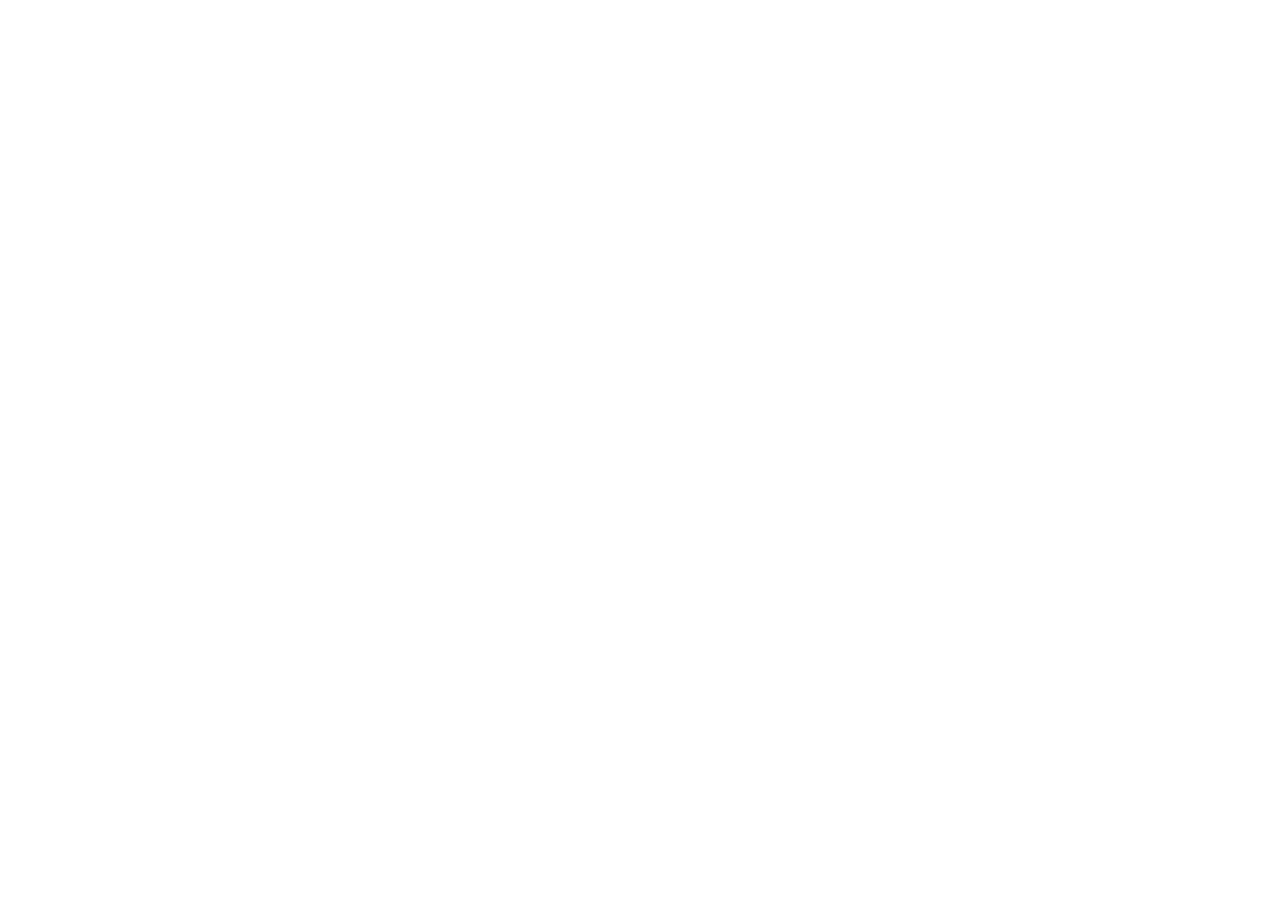
==== index.html @ 3688ca6c "Publicar protótipo v6" ====
<!doctype html>
<html lang="pt-PT">
<head>
<meta charset="utf-8">
<meta name="viewport" content="width=device-width, initial-scale=1, viewport-fit=cover">
<meta name="theme-color" content="#0B1F3A">
<meta name="apple-mobile-web-app-capable" content="yes">
<meta name="mobile-web-app-capable" content="yes">
<meta name="apple-mobile-web-app-status-bar-style" content="default">
<meta name="apple-mobile-web-app-title" content="Calendário">
<meta name="description" content="Um calendário pessoal simples para organizar eventos e tarefas.">
<title>O meu calendário — Protótipo</title>
<link rel="preconnect" href="https://fonts.googleapis.com">
<link rel="preconnect" href="https://fonts.gstatic.com" crossorigin>
<link href="https://fonts.googleapis.com/css2?family=Inter:wght@400;500;600;700;800&display=swap" rel="stylesheet">
<link id="app-manifest" rel="manifest">
<link rel="stylesheet" href="styles1.css">
<link rel="stylesheet" href="styles2.css">
</head>
<body>
<div id="app"></div><div class="toast-region" id="toasts" aria-live="polite"></div>
<script src="app1.js"></script>
<script src="app2.js"></script>
<script src="app3.js"></script>
</body>
</html>
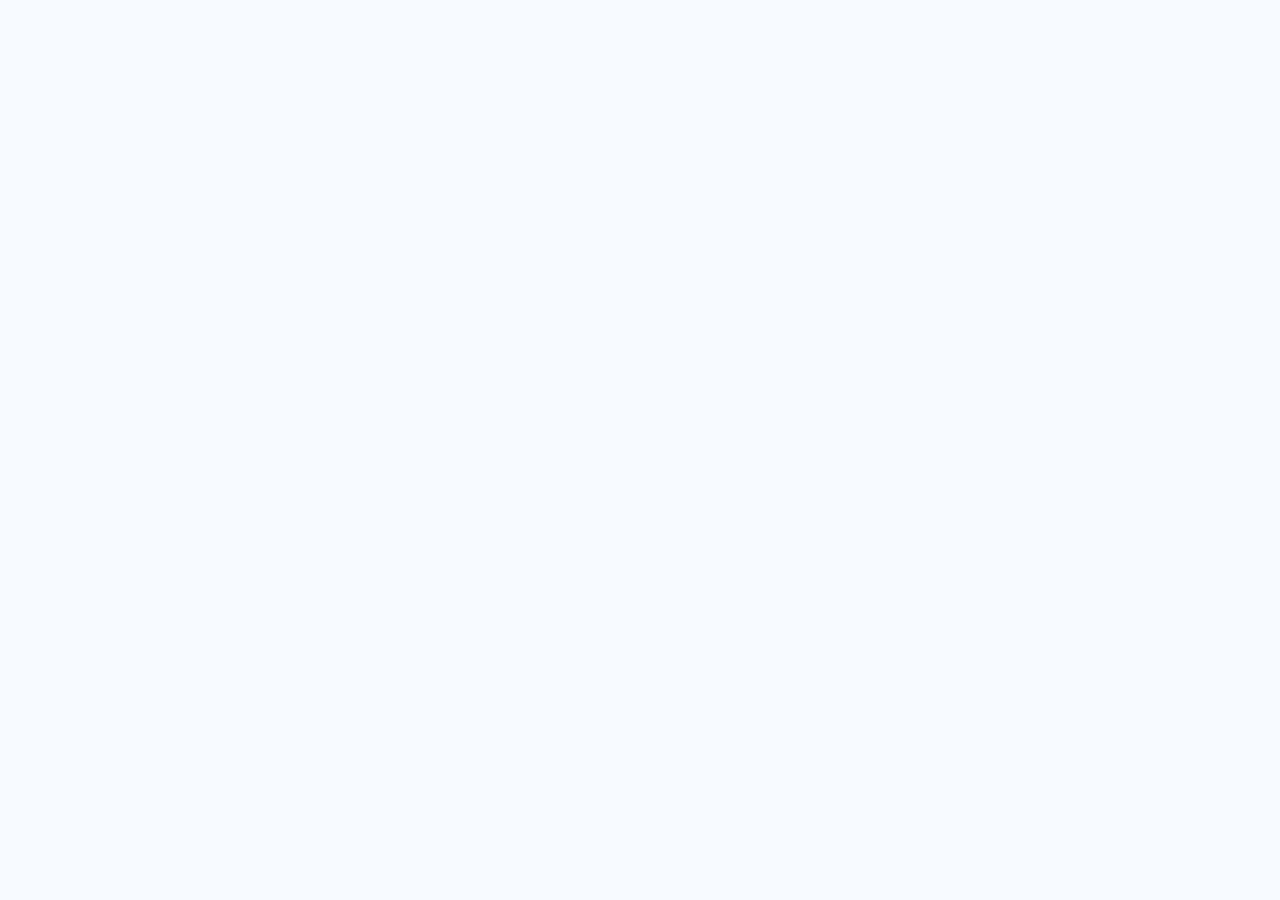
==== commit 0d0f5a20: "Corrigir execução do JS (juntar e executar as partes)" ====
--- a/index.html
+++ b/index.html
@@ -11,7 +11,7 @@
 <meta name="description" content="Um calendário pessoal simples para organizar eventos e tarefas.">
 <title>O meu calendário — Protótipo</title>
 <link rel="preconnect" href="https://fonts.googleapis.com">
-<link rel="preconnect" href="https://fonts.gstatic.com" crossorigin>
+<link rel="preconnect" href="https://fonts.gstatic.com">
 <link href="https://fonts.googleapis.com/css2?family=Inter:wght@400;500;600;700;800&display=swap" rel="stylesheet">
 <link id="app-manifest" rel="manifest">
 <link rel="stylesheet" href="styles1.css">
@@ -22,5 +22,6 @@
 <script src="app1.js"></script>
 <script src="app2.js"></script>
 <script src="app3.js"></script>
+<script src="app4.js"></script>
 </body>
 </html>
--- a/styles1.css
+++ b/styles1.css
@@ -0,0 +1,6 @@
+
+:root{--navy:#0B1F3A;--blue:#2563EB;--light:#EAF2FF;--bg:#F7FAFF;--muted:#61728b;--border:#dce7f5;--shadow:0 9px 30px rgba(11,31,58,.07);font-family:Inter,system-ui,-apple-system,BlinkMacSystemFont,"Segoe UI",sans-serif;color:var(--navy);background:var(--bg)}
+*{box-sizing:border-box}[hidden]{display:none!important}body{margin:0;min-width:320px}button,input,textarea,select{font:inherit}button{cursor:pointer}button:disabled{cursor:not-allowed;opacity:.5}button:focus-visible,input:focus-visible,select:focus-visible,textarea:focus-visible{outline:3px solid #93c5fd;outline-offset:2px}svg{width:20px;height:20px;flex:none}h1,h2,h3,p{margin-top:0}h1{font-size:clamp(1.5rem,2.8vw,2.1rem);letter-spacing:-.035em;margin-bottom:6px}h2{font-size:1.13rem;letter-spacing:-.02em}h3{font-size:1rem}.muted{color:var(--muted)}.small{font-size:.83rem}.eyebrow{color:var(--blue);font-weight:800;font-size:.76rem;letter-spacing:.09em;text-transform:uppercase;margin-bottom:9px}.app{min-height:100vh;display:grid;grid-template-columns:274px minmax(0,1fr)}.sidebar{background:#fff;border-right:1px solid var(--border);padding:27px 19px 22px;display:flex;flex-direction:column;gap:23px;position:sticky;top:0;height:100vh;overflow-y:auto}.brand{font-size:1.18rem;font-weight:800;letter-spacing:-.03em;display:flex;align-items:center;gap:10px}.logo{display:grid;place-items:center;background:var(--blue);color:#fff;border-radius:12px;width:34px;height:34px;box-shadow:0 5px 14px #2563eb44}.logo svg{width:19px;height:19px}.btn{border:0;background:var(--blue);color:#fff;padding:11px 16px;border-radius:12px;font-weight:700;display:inline-flex;align-items:center;justify-content:center;gap:8px;min-height:44px;transition:transform .16s,background .16s,box-shadow .16s}.btn:hover{background:#1d4ed8;transform:translateY(-1px);box-shadow:0 5px 12px #2563eb33}.btn.secondary{background:var(--light);color:var(--blue)}.btn.secondary:hover{background:#dbeafe}.btn.ghost{color:var(--navy);background:#fff;border:1px solid var(--border)}.btn.ghost:hover{background:var(--light)}.btn.danger{background:#fff1f2;color:#be123c}.btn.danger:hover{background:#ffe4e6}.btn.small-btn{min-height:36px;padding:7px 11px;font-size:.8rem}.sidebar .new{width:100%}.nav-list{display:grid;gap:5px}.nav-item{width:100%;background:transparent;border:0;color:var(--muted);text-align:left;display:flex;align-items:center;gap:12px;border-radius:11px;padding:11px 14px;font-weight:650;min-height:44px}.nav-item:hover,.nav-item.active{background:var(--light);color:var(--blue)}.side-heading{font-size:.76rem;color:var(--muted);font-weight:800;text-transform:uppercase;letter-spacing:.07em;margin:0 0 10px}.mini{background:var(--bg);border:1px solid var(--border);border-radius:15px;padding:12px}.mini-head,.cal-head,.section-head,.top-actions,.row-between{display:flex;align-items:center;justify-content:space-between;gap:10px}.mini-head{margin-bottom:10px}.mini-head strong{font-size:.85rem;text-transform:capitalize}.icon-btn{border:0;background:transparent;color:var(--muted);display:grid;place-items:center;width:38px;height:38px;border-radius:10px}.icon-btn:hover{background:var(--light);color:var(--blue)}.mini-grid{display:grid;grid-template-columns:repeat(7,minmax(0,1fr));gap:2px;text-align:center}.mini-grid>span{font-size:.65rem;color:var(--muted);padding:4px 0}.mini-day{border:0;background:transparent;border-radius:8px;min-width:0;height:28px;font-size:.72rem;color:var(--navy);padding:0}.mini-day:hover,.mini-day.selected{background:#dbeafe;color:var(--blue)}.mini-day.today{background:var(--blue);color:#fff;font-weight:800}.mini-day.outside{opacity:.35}.side-cats{display:grid;gap:9px}.side-cat{display:flex;align-items:center;gap:9px;font-size:.83rem}.dot{width:9px;height:9px;border-radius:50%;background:var(--cat);flex:none}.side-cat small{margin-left:auto;color:var(--muted)}.side-bottom{margin-top:auto;border-top:1px solid var(--border);padding-top:17px}.plain-link{border:0;background:transparent;color:var(--muted);font-weight:650;padding:8px 0;text-align:left}.plain-link:hover{color:var(--blue)}.content-wrap{min-width:0}.banner{display:flex;align-items:flex-start;gap:12px;background:#dceaff;color:#17438e;padding:12px clamp(18px,3vw,42px);font-size:.82rem;line-height:1.5}.banner span{flex:1}.banner button{border:0;background:transparent;color:#17438e;padding:0 3px;font-weight:800;font-size:1.25rem;line-height:1}.mobile-header{display:none}.main{padding:36px clamp(20px,4vw,58px) 75px;max-width:1500px;margin:auto}.page-header{display:flex;align-items:flex-start;justify-content:space-between;gap:18px;margin-bottom:27px}.page-header p{margin:0}.top-actions{flex-wrap:wrap}.card{background:#fff;border:1px solid var(--border);box-shadow:var(--shadow);border-radius:16px;padding:22px}.section{margin-top:31px}.section-head{margin-bottom:15px}.section-head h2{margin:0}.countdowns{display:flex;gap:15px;overflow-x:auto;padding:2px 2px 13px;scroll-snap-type:x proximity}.count-card{flex:0 0 230px;border:1px solid var(--border);background:var(--light);box-shadow:var(--shadow);border-radius:16px;padding:17px;text-align:left;color:var(--navy);scroll-snap-align:start;transition:transform .16s}.count-card:hover,.event-row:hover,.category-card:hover{transform:translateY(-2px)}.count-card .bar{height:4px;border-radius:9px;background:var(--cat);width:35px;margin-bottom:18px}.count-card strong{display:block;line-height:1.4;margin:8px 0 7px}.count-card .pill{color:var(--cat);font-weight:800;display:inline-block;margin-top:18px}.label-cat{display:inline-flex;align-items:center;gap:6px;color:var(--muted);font-size:.78rem;font-weight:650}.agenda-today{position:relative;display:grid;gap:11px}.event-row{display:flex;align-items:center;gap:14px;width:100%;text-align:left;border:1px solid var(--border);border-radius:13px;padding:13px 15px;background:#fff;color:var(--navy);transition:transform .16s,box-shadow .16s}.event-row:hover{box-shadow:var(--shadow)}.time-col{min-width:95px;font-weight:700;color:var(--muted);font-size:.82rem}.event-marker{width:4px;align-self:stretch;border-radius:9px;background:var(--cat)}.event-info{min-width:0;flex:1}.event-info strong{display:block;line-height:1.4;margin-bottom:4px}.event-row svg{color:var(--muted)}.check-cards{display:grid;grid-template-columns:repeat(auto-fill,minmax(230px,1fr));gap:13px}.check-card{text-align:left;color:var(--navy);border:1px solid var(--border);background:#fff;border-radius:15px;padding:17px;transition:transform .16s}.check-card:hover{transform:translateY(-2px);box-shadow:var(--shadow)}.check-card strong{display:block;margin:10px 0 17px}.progress-line{height:8px;background:#e8eff8;border-radius:99px;overflow:hidden}.progress-line span{display:block;height:100%;background:var(--blue);border-radius:99px;transition:width .2s}.check-card .row-between{margin-top:9px;color:var(--muted);font-size:.78rem}.empty{padding:30px;text-align:center;color:var(--muted);border:1px dashed var(--border);background:#fff;border-radius:15px}.segmented{display:flex;flex-wrap:wrap;gap:3px;background:var(--light);padding:4px;border-radius:12px;width:max-content;max-width:100%}.segmented button{border:0;color:var(--muted);background:transparent;padding:9px 15px;border-radius:9px;font-size:.83rem;font-weight:700;min-height:40px}.segmented button.active{background:#fff;color:var(--blue);box-shadow:0 2px 7px #0b1f3a15}.cal-toolbar{display:flex;justify-content:space-between;align-items:center;gap:12px;flex-wrap:wrap;margin:20px 0 15px}.cal-toolbar h2{margin:0;text-transform:capitalize}.cal-controls{display:flex;align-items:center;gap:6px}.month-grid{display:grid;grid-template-columns:repeat(7,minmax(0,1fr));border:1px solid var(--border);border-radius:15px;overflow:hidden;background:#fff}.weekday{padding:12px 5px;color:var(--muted);font-size:.75rem;text-align:center;font-weight:750;background:var(--light)}.month-day{background:#fff;border:0;border-right:1px solid var(--border);border-top:1px solid var(--border);min-height:112px;min-width:0;padding:9px 6px;text-align:left;cursor:pointer;transition:background .15s}.month-day:nth-child(7n){border-right:0}.month-day:hover,.month-day.selected{background:#edf5ff}.month-day.outside{background:#fafcff;color:#97a6b9}.month-day .day-number{display:grid;place-items:center;width:27px;height:27px;border-radius:50%;font-size:.77rem;font-weight:700;margin:0 0 5px 3px}.month-day.today .day-number{background:var(--blue);color:white}.chip{display:block;width:100%;white-space:nowrap;overflow:hidden;text-overflow:ellipsis;text-align:left;border:0;border-radius:5px;padding:4px 5px;margin:3px 0;background:color-mix(in srgb,var(--cat) 15%,white);color:var(--navy);font-size:.68rem;font-weight:650}.chip:hover{filter:brightness(.96)}.more{font-size:.66rem;color:var(--muted);padding-left:5px}.day-dots{display:none}.day-preview{margin-top:20px}.day-preview h3{margin-bottom:15px;text-transform:capitalize}.day-preview .agenda-today{gap:8px}.timeline-scroll{overflow-x:auto;background:#fff;border:1px solid var(--border);border-radius:16px}.timeline-inner{min-width:760px}.timeline-inner.single{min-width:0}.all-day-strip{display:grid;grid-template-columns:60px repeat(var(--cols),minmax(0,1fr));border-bottom:1px solid var(--border);min-height:44px}.all-day-label{font-size:.7rem;color:var(--muted);padding:12px 4px;text-align:right}.all-day-cell{padding:6px;border-left:1px solid var(--border);display:grid;gap:3px}.all-day-cell .chip{margin:0}.timeline-days{display:grid;grid-template-columns:60px repeat(var(--cols),minmax(0,1fr));border-bottom:1px solid var(--border)}.timeline-days div{padding:11px 4px;text-align:center;border-left:1px solid var(--border);font-size:.77rem;font-weight:700}.timeline-days .today-label{color:var(--blue)}.timeline-body{position:relative;height:1024px;display:grid;grid-template-columns:60px repeat(var(--cols),minmax(0,1fr))}.hour-axis{position:relative}.hour-label{position:absolute;left:0;right:6px;transform:translateY(-50%);text-align:right;color:var(--muted);font-size:.67rem}.time-day{position:relative;border-left:1px solid var(--border);min-width:0;background:repeating-linear-gradient(to bottom,transparent 0,transparent 63px,var(--border) 63px,var(--border) 64px)}.time-event{position:absolute;left:4px;right:4px;border:0;border-left:4px solid var(--cat);border-radius:8px;background:color-mix(in srgb,var(--cat) 16%,white);color:var(--navy);text-align:left;padding:5px 6px;overflow:hidden;font-size:.69rem;line-height:1.3;z-index:1}.time-event:hover{filter:brightness(.96);z-index:2}.time-event strong{display:block}.timeline-inner.single .time-event{font-size:.82rem;padding:8px}.timeline-inner.single .time-event span{display:block;margin-top:3px;color:var(--muted)}.agenda-group{margin:0 0 21px}.agenda-group h3{margin:0 0 10px;text-transform:capitalize;font-size:.9rem}.agenda-group .agenda-today{gap:8px}.category-grid{display:grid;grid-template-columns:repeat(auto-fill,minmax(240px,1fr));gap:14px}.category-card{display:flex;align-items:center;gap:13px;background:#fff;border:1px solid var(--border);border-radius:15px;padding:16px;transition:transform .16s}.category-swatch{width:37px;height:37px;border-radius:12px;background:var(--cat);flex:none}.category-card .meta{min-width:0;flex:1}.category-card strong{display:block;overflow:hidden;text-overflow:ellipsis;white-space:nowrap}.category-card small{color:var(--muted)}.category-actions{display:flex;gap:1px}.category-actions .icon-btn{width:34px;height:34px}.settings{margin-top:28px;padding:21px;background:var(--light);border-radius:16px}.settings h2{margin-bottom:7px}.settings p{line-height:1.6;max-width:710px}.settings .top-actions{justify-content:flex-start}.mobile-tabs,.fab{display:none}.overlay{position:fixed;inset:0;background:#081b36a0;z-index:20;display:flex;align-items:center;justify-content:center;padding:18px}.dialog{width:min(100%,560px);max-height:min(92vh,900px);background:#fff;box-shadow:0 25px 80px #06132a55;border-radius:18px;overflow-y:auto;overscroll-behavior:contain}.dialog-head{position:sticky;top:0;z-index:2;background:#fff;border-bottom:1px solid var(--border);padding:18px 22px;display:flex;align-items:center;justify-content:space-between;gap:10px}.dialog-head h2{margin:0}.dialog-body{padding:20px 22px 25px}.field{display:grid;gap:7px;margin-bottom:16px}.field>label,.field-label{font-weight:700;font-size:.82rem}.field input:not([type=checkbox]),.field select,.field textarea{border:1px solid var(--border);border-radius:10px;background:#fff;color:var(--navy);padding:11px 12px;width:100%;min-height:44px}.field textarea{resize:vertical;min-height:85px}.form-grid{display:grid;grid-template-columns:repeat(2,minmax(0,1fr));gap:0 12px}.tick-field{display:flex;gap:10px;align-items:center;min-height:44px;font-weight:600;font-size:.87rem}.tick-field input,.task-item input[type=checkbox]{width:18px;height:18px;accent-color:var(--blue);flex:none}.form-actions{display:flex;justify-content:flex-end;gap:8px;flex-wrap:wrap;margin-top:22px}.form-checks{border:1px solid var(--border);border-radius:12px;padding:13px;margin-top:5px}.form-checks legend{font-weight:700;font-size:.82rem;padding:0 5px}.task-input-row{display:flex;align-items:center;gap:7px;margin-bottom:8px}.task-input-row input[type=text]{flex:1;min-width:0;border:1px solid var(--border);border-radius:9px;padding:9px;min-height:40px}.task-input-row .icon-btn{flex:none}.detail-top{display:flex;gap:12px;align-items:center;margin-bottom:20px}.detail-top .category-swatch{width:43px;height:43px}.detail-top h3{margin:0 0 3px;font-size:1.16rem}.detail-row{display:flex;align-items:flex-start;gap:11px;margin:12px 0;line-height:1.5}.detail-row svg{color:var(--muted);margin-top:1px}.notes{white-space:pre-wrap;overflow-wrap:anywhere;background:var(--bg);padding:12px;border-radius:10px}.detail-checks{margin-top:20px}.detail-checks h3{margin:0 0 11px}.task-item{display:flex;gap:9px;align-items:flex-start;padding:9px 3px;border-bottom:1px solid var(--border);font-size:.85rem;overflow-wrap:anywhere}.task-item input{margin-top:1px}.task-item.done span{text-decoration:line-through;color:var(--muted)}.detail-checks .row-between{font-size:.8rem;color:var(--muted);margin:10px 0}.color-choices{display:flex;gap:10px;flex-wrap:wrap}.color-choice{background:var(--cat);border:3px solid #fff;box-shadow:0 0 0 1px #cbd5e1;border-radius:50%;width:36px;height:36px}.color-choice.selected{box-shadow:0 0 0 3px var(--navy)}.toast-region{position:fixed;bottom:25px;right:22px;z-index:40;display:grid;gap:8px}.toast{max-width:min(420px,calc(100vw - 32px));background:var(--navy);color:#fff;padding:12px 16px;border-radius:12px;box-shadow:var(--shadow);font-size:.85rem;line-height:1.5}
+@media(max-width:767px){.app{display:block}.sidebar{display:none}.mobile-header{display:flex;align-items:center;gap:9px;padding:14px 18px;background:#fff;border-bottom:1px solid var(--border);font-weight:800}.mobile-header .logo{width:30px;height:30px}.banner{padding:12px 16px}.main{padding:22px 16px calc(112px + env(safe-area-inset-bottom))}.page-header{margin-bottom:20px}.page-header h1{font-size:1.48rem}.top-actions .btn{padding:9px 12px;font-size:.78rem}.card{padding:17px}.section{margin-top:27px}.count-card{flex-basis:206px}.mobile-tabs{position:fixed;bottom:0;left:0;right:0;display:grid;grid-template-columns:repeat(3,1fr);z-index:10;background:#fff;border-top:1px solid var(--border);box-shadow:0 -8px 24px #0b1f3a0d;padding:7px 6px calc(7px + env(safe-area-inset-bottom))}.mobile-tabs button{border:0;background:none;display:grid;justify-items:center;align-content:center;gap:4px;color:var(--muted);min-height:54px;font-size:.69rem;font-weight:700;border-radius:10px}.mobile-tabs button.active{color:var(--blue);background:var(--light)}.fab{display:grid;position:fixed;bottom:calc(83px + env(safe-area-inset-bottom));right:18px;z-index:11;border:0;place-items:center;width:54px;height:54px;border-radius:50%;color:#fff;background:var(--blue);box-shadow:0 9px 25px #2563eb66}.fab svg{width:26px;height:26px}.month-day{min-height:64px;text-align:center;padding:6px 1px}.month-day .day-number{margin:1px auto 5px}.month-day .chip,.month-day .more{display:none}.day-dots{display:flex;justify-content:center;gap:3px;flex-wrap:wrap;max-width:39px;margin:auto}.day-dots span{width:5px;height:5px;border-radius:50%;background:var(--cat)}.weekday{font-size:.66rem;padding:10px 2px}.cal-toolbar h2{font-size:1rem}.segmented{width:100%;display:grid;grid-template-columns:repeat(4,1fr)}.segmented button{padding:8px 4px}.time-col{min-width:77px}.event-row{gap:10px;padding:11px}.category-grid{grid-template-columns:1fr}.overlay{align-items:flex-end;padding:0}.dialog{border-radius:18px 18px 0 0;max-height:93dvh;width:100%;padding-bottom:env(safe-area-inset-bottom)}.toast-region{bottom:calc(154px + env(safe-area-inset-bottom));left:16px;right:16px}.toast{max-width:none}.timeline-inner.single{min-width:0}}
+@media(max-width:370px){.form-grid{grid-template-columns:1fr}.month-day{min-height:57px}.page-header{flex-wrap:wrap}}
+@media(prefers-reduced-motion:reduce){*,*:before,*:after{transition:none!important;scroll-behavior:auto!important}}
--- a/styles2.css
+++ b/styles2.css
@@ -0,0 +1,79 @@
+/* Whiteboard: cartões leves e grelha adaptável */
+.note-toolbar{display:flex;gap:12px;align-items:center;justify-content:space-between;flex-wrap:wrap;margin:0 0 20px}
+.note-search{width:min(100%,390px);min-height:44px;border:1px solid var(--border);border-radius:12px;background:#fff;color:var(--navy);padding:10px 14px}
+.note-grid{display:grid;grid-template-columns:repeat(auto-fill,minmax(min(100%,245px),1fr));gap:16px;align-items:stretch}
+.note-card{background:var(--note);border:1px solid #0b1f3a14;border-radius:16px;box-shadow:var(--shadow);padding:18px;min-height:200px;display:flex;flex-direction:column;gap:10px;overflow-wrap:anywhere}
+.note-card h2{font-size:1rem;margin:0}.note-card .note-body{white-space:pre-wrap;overflow-wrap:anywhere;line-height:1.55;font-size:.9rem;max-height:240px;overflow:hidden;margin:0;flex:1}.note-card .note-placeholder{color:#65768f;font-style:italic}.note-meta{color:#52647d;font-size:.74rem;line-height:1.5;margin-top:auto}.note-actions{display:flex;align-items:center;justify-content:flex-end;gap:3px;border-top:1px solid #0b1f3a19;padding-top:8px}.note-actions .icon-btn{width:35px;height:35px;color:var(--navy)}.note-actions .icon-btn:hover,.note-actions .icon-btn.pinned{color:var(--blue);background:#ffffffaa}.note-pin-label{margin-right:auto;color:#17438e;font-size:.75rem;font-weight:700;display:flex;align-items:center;gap:4px}.note-pin-label svg{width:16px;height:16px}
+.note-editor{border-radius:12px;padding:16px 16px 1px;background:var(--note);margin-bottom:14px}.note-editor .field input,.note-editor .field textarea{background:#ffffffdd}.note-editor .field textarea{min-height:170px}.note-choice{background:var(--note);border:2px solid #fff;box-shadow:0 0 0 1px #aab9d0;border-radius:50%;width:38px;height:38px}.note-choice.selected{box-shadow:0 0 0 3px var(--blue)}
+@media(max-width:767px){.mobile-tabs{grid-template-columns:repeat(4,minmax(0,1fr));padding-left:4px;padding-right:4px}.mobile-tabs button{min-width:0;gap:3px;font-size:.62rem;padding:4px 1px;white-space:nowrap}.mobile-tabs svg{width:19px;height:19px}.note-toolbar .note-search{flex:1 1 100%;width:100%}}
+@media(max-width:370px){.mobile-tabs button{font-size:.58rem;letter-spacing:-.02em}}
+
+/* Checklists v3: compact groups and large invisible checkbox hit targets. */
+.check-cards{display:block;background:#fff;border:1px solid var(--border);border-radius:13px;padding:0 15px}
+.check-card{padding:12px 0;border-bottom:1px solid #eaf0f7}
+.check-card:last-child{border-bottom:0}
+.check-card-head{display:flex;align-items:center;justify-content:space-between;gap:10px}
+.check-title{border:0;background:none;color:var(--navy);font-size:.85rem;font-weight:650;text-align:left;padding:5px 0;line-height:1.35;min-width:0}
+.check-title:hover,.check-more:hover{color:var(--blue);text-decoration:underline}
+.check-meta,.check-count{color:var(--muted);font-size:.72rem;font-weight:500}
+.check-meta{margin:0 0 3px}
+.check-count{white-space:nowrap}
+.check-more{display:inline-flex;align-items:center;min-height:40px;border:0;background:none;color:var(--blue);font-size:.76rem;font-weight:600;padding:4px 0}
+.check-progress{height:3px;background:#ecf1f8;border-radius:10px;overflow:hidden;margin:5px 0 7px}
+.check-progress span{display:block;height:100%;background:var(--blue);border-radius:10px;transition:width .2s}
+.detail-checks .check-progress{margin:2px 0 8px}
+.detail-checks .check-count{margin:0 0 5px}
+.task-item{display:flex;gap:3px;align-items:center;min-height:40px;padding:0;border:0;font-size:.83rem;line-height:1.35;cursor:pointer;color:var(--navy);overflow-wrap:anywhere}
+.task-item+.task-item{border-top:1px solid #f1f4f9}
+.task-item span{min-width:0;padding:6px 0}
+.task-item.done span{text-decoration:line-through;color:#8996a8}
+.task-item input[type=checkbox],.task-input-row .task-done{appearance:none;-webkit-appearance:none;position:relative;width:40px;height:40px;min-width:40px;flex:none;margin:0;border:0;background:transparent;cursor:pointer;display:grid;place-items:center}
+.task-item input[type=checkbox]::before,.task-input-row .task-done::before{content:'';display:block;width:17px;height:17px;border:1.5px solid #a8b8cc;border-radius:6px;background:#fff;box-sizing:border-box}
+.task-item input[type=checkbox]:checked::before,.task-input-row .task-done:checked::before{background:#2563EB;border-color:#2563EB}
+.task-item input[type=checkbox]:checked::after,.task-input-row .task-done:checked::after{content:'✓';position:absolute;top:50%;left:50%;transform:translate(-50%,-50%);color:#fff;font-size:13px;font-weight:800;line-height:1}
+.task-item:focus-within,.task-input-row:focus-within{border-radius:7px}
+.form-checks{border:0;border-top:1px solid var(--border);border-radius:0;padding:10px 0 0;margin-top:7px;min-width:0}
+.form-checks legend{padding:0 7px 0 0}
+.form-checks .check-count{display:block;margin:1px 0 7px}
+.task-input-row{display:flex;align-items:center;gap:3px;margin:0;min-height:42px;border-bottom:1px solid #eef2f8}
+.task-input-row input[type=text]{border:0;border-radius:0;background:transparent;padding:7px 2px;min-height:40px;font-size:.83rem}
+.task-input-row:has(.task-done:checked) .task-text{text-decoration:line-through;color:#8996a8}
+.task-input-row .icon-btn{width:40px;height:40px}
+
+/* Separação legível entre datas, estados e tarefas. */
+.count-card .count-date{display:block;line-height:1.4;overflow-wrap:anywhere}
+.count-card .pill{display:block;width:max-content;max-width:100%;margin-top:9px;line-height:1.4;overflow-wrap:anywhere}
+.event-info .label-cat{display:flex;flex-wrap:wrap;overflow-wrap:anywhere;line-height:1.4}
+.detail-row span{min-width:0;overflow-wrap:anywhere}
+.check-cards{display:block;max-width:780px}
+.check-card{display:block;background:#fff;border:1px solid var(--border);border-radius:13px;padding:12px 15px;margin-bottom:12px;box-shadow:var(--shadow);transform:none}
+.check-card:hover{transform:none}
+.check-card-head{min-width:0;align-items:flex-start}
+.check-title{min-width:0;overflow-wrap:anywhere}
+.check-meta{line-height:1.5;overflow-wrap:anywhere}
+.check-count{flex:none;padding-top:6px}
+.task-item span{overflow-wrap:anywhere}
+@media(max-width:767px){.mobile-tabs{grid-template-columns:repeat(5,minmax(0,1fr))}.mobile-tabs button{font-size:.61rem;min-width:0;gap:3px}.mobile-tabs button svg{width:19px;height:19px}.check-cards{max-width:none}}
+@media(max-width:370px){.mobile-tabs button{font-size:.55rem;letter-spacing:-.035em}}
+/* v5: persistent save action and direct checklist additions. */
+#event-form .form-actions{position:sticky;bottom:0;z-index:3;background:#fff;margin:18px -22px -25px;padding:13px 22px calc(15px + env(safe-area-inset-bottom));border-top:1px solid var(--border);box-shadow:0 -7px 18px #0b1f3a0d}
+#event-form .save-event{background:var(--blue);color:#fff;min-width:145px;box-shadow:0 6px 15px #2563eb38}
+.add-task-form{display:flex;align-items:stretch;gap:8px;margin-top:14px;min-width:0}
+.add-task-form input{flex:1;min-width:0;border:1px solid var(--border);border-radius:10px;padding:9px 11px;color:var(--navy);background:#fff;min-height:44px}
+.add-task-form .btn{flex:none}
+.add-task-form .btn svg{width:17px;height:17px}
+@media(max-width:420px){.add-task-form .btn{padding:7px 9px}.add-task-form .btn span{display:none}#event-form .form-actions{margin-bottom:-25px}}
+/* v6: ecrã de abertura, apenas nesta sessão de página. */
+.intro-launch{display:flex;flex-direction:column;align-items:center;width:100%;min-height:100vh;min-height:100dvh;border:0;background:linear-gradient(180deg,#EAF2FF 0%,#F7FAFF 62%,#EAF2FF 100%);color:#0B1F3A;text-align:center;padding:clamp(78px,11vh,126px) 22px max(42px,env(safe-area-inset-bottom));cursor:pointer;font-family:Inter,system-ui,-apple-system,BlinkMacSystemFont,"Segoe UI",sans-serif}
+.intro-launch:focus-visible{outline:3px solid #2563EB;outline-offset:-5px}
+.intro-kicker{color:#2563EB;font-size:.78rem;font-weight:800;letter-spacing:.12em;text-transform:uppercase;margin-bottom:14px}
+.intro-title{display:block;font-size:clamp(3.5rem,10vw,5.8rem);font-weight:800;letter-spacing:-.065em;line-height:1}
+.intro-date{display:block;margin-top:16px;font-size:clamp(1.04rem,3vw,1.3rem);font-weight:600;line-height:1.4}
+.intro-events{display:flex;flex:1;flex-direction:column;justify-content:center;align-items:stretch;gap:11px;width:min(100%,450px);padding:38px 0}
+.intro-event,.intro-empty{display:block;background:#fff;border:1px solid #dce7f5;border-radius:16px;box-shadow:0 9px 30px rgba(11,31,58,.07);padding:15px 20px;color:#0B1F3A;overflow-wrap:anywhere}
+.intro-event-title{display:block;font-size:1rem;font-weight:700;line-height:1.4}
+.intro-event-time{display:block;margin-top:4px;color:#2563EB;font-size:.9rem;font-weight:650}
+.intro-empty{color:#61728b}
+.intro-continue{display:block;background:#2563EB;color:white;border-radius:12px;padding:13px 20px;min-width:180px;font-weight:700;box-shadow:0 7px 18px #2563eb33}
+.intro-launch:hover .intro-continue{background:#1d4ed8}
+@media(max-width:767px){.intro-launch{padding-top:max(96px,env(safe-area-inset-top) + 78px);padding-bottom:max(34px,env(safe-area-inset-bottom) + 25px)}.intro-events{max-width:350px}}
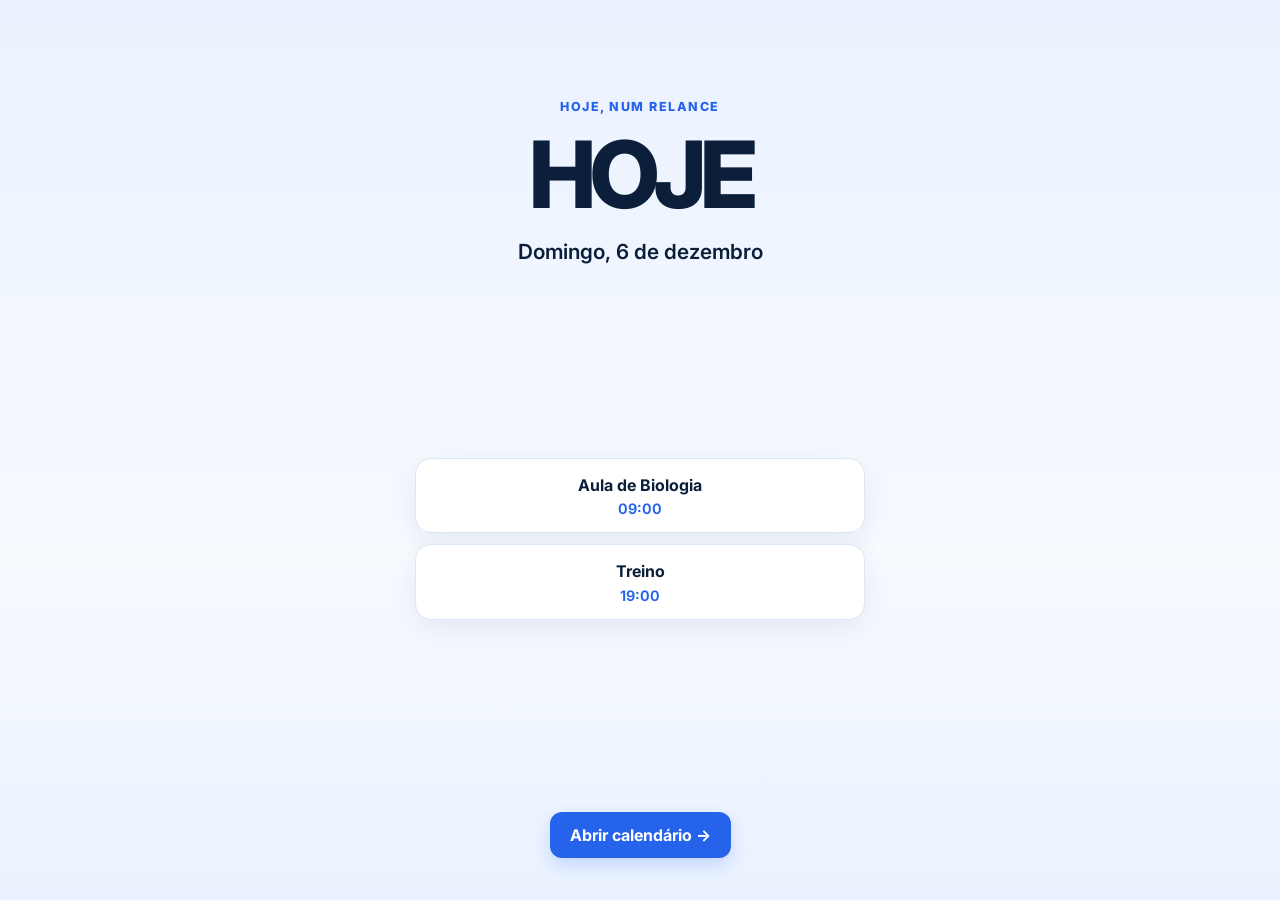
==== commit 84b9ebf8: "Redirecionar para a app v6" ====
--- a/index.html
+++ b/index.html
@@ -1,27 +1 @@
-<!doctype html>
-<html lang="pt-PT">
-<head>
-<meta charset="utf-8">
-<meta name="viewport" content="width=device-width, initial-scale=1, viewport-fit=cover">
-<meta name="theme-color" content="#0B1F3A">
-<meta name="apple-mobile-web-app-capable" content="yes">
-<meta name="mobile-web-app-capable" content="yes">
-<meta name="apple-mobile-web-app-status-bar-style" content="default">
-<meta name="apple-mobile-web-app-title" content="Calendário">
-<meta name="description" content="Um calendário pessoal simples para organizar eventos e tarefas.">
-<title>O meu calendário — Protótipo</title>
-<link rel="preconnect" href="https://fonts.googleapis.com">
-<link rel="preconnect" href="https://fonts.gstatic.com">
-<link href="https://fonts.googleapis.com/css2?family=Inter:wght@400;500;600;700;800&display=swap" rel="stylesheet">
-<link id="app-manifest" rel="manifest">
-<link rel="stylesheet" href="styles1.css">
-<link rel="stylesheet" href="styles2.css">
-</head>
-<body>
-<div id="app"></div><div class="toast-region" id="toasts" aria-live="polite"></div>
-<script src="app1.js"></script>
-<script src="app2.js"></script>
-<script src="app3.js"></script>
-<script src="app4.js"></script>
-</body>
-</html>
+<!doctype html><html lang="pt-PT"><head><meta charset="utf-8"><meta http-equiv="refresh" content="0; url=index.html.html"><title>O meu calendário</title><script>location.replace("index.html.html");</script></head><body><a href="index.html.html">Abrir o calendário</a></body></html>
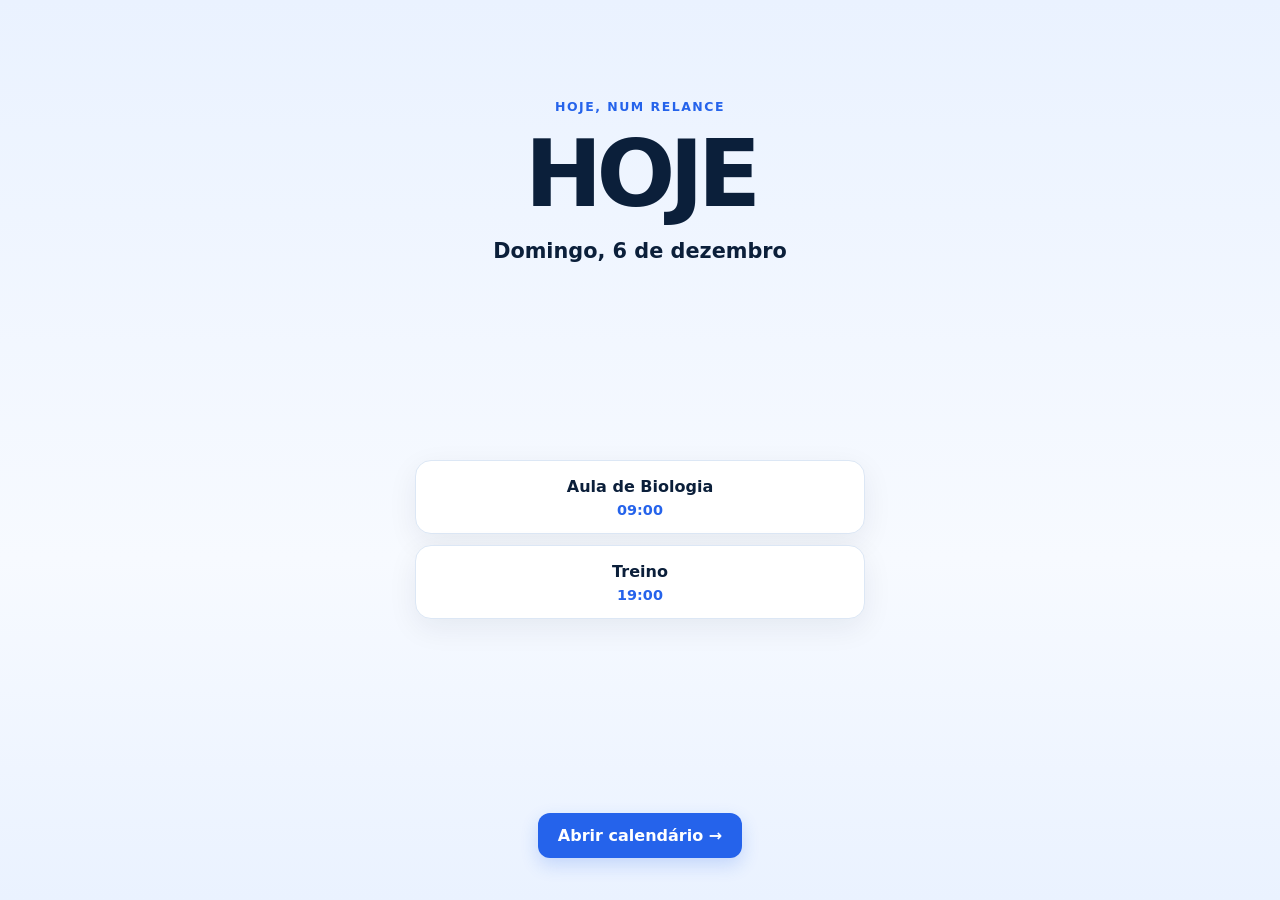
==== commit 342890c7: "Abrir a v9 quando existir" ====
--- a/index.html
+++ b/index.html
@@ -1 +1 @@
-<!doctype html><html lang="pt-PT"><head><meta charset="utf-8"><meta http-equiv="refresh" content="0; url=index.html.html"><title>O meu calendário</title><script>location.replace("index.html.html");</script></head><body><a href="index.html.html">Abrir o calendário</a></body></html>+<!doctype html><html lang="pt-PT"><head><meta charset="utf-8"><meta name="viewport" content="width=device-width, initial-scale=1"><meta http-equiv="Cache-Control" content="no-cache"><title>O meu calendário</title><script>(function(){var h=location.hash;var fb="calendario-pessoal-v7%20(1).html?v=8";fetch("calendario-v9.html?t="+Date.now(),{method:"HEAD",cache:"no-store"}).then(function(r){location.replace((r.ok?"calendario-v9.html?v=9":fb)+h);}).catch(function(){location.replace(fb+h);});})();</script></head><body style="background:#fff"></body></html>
